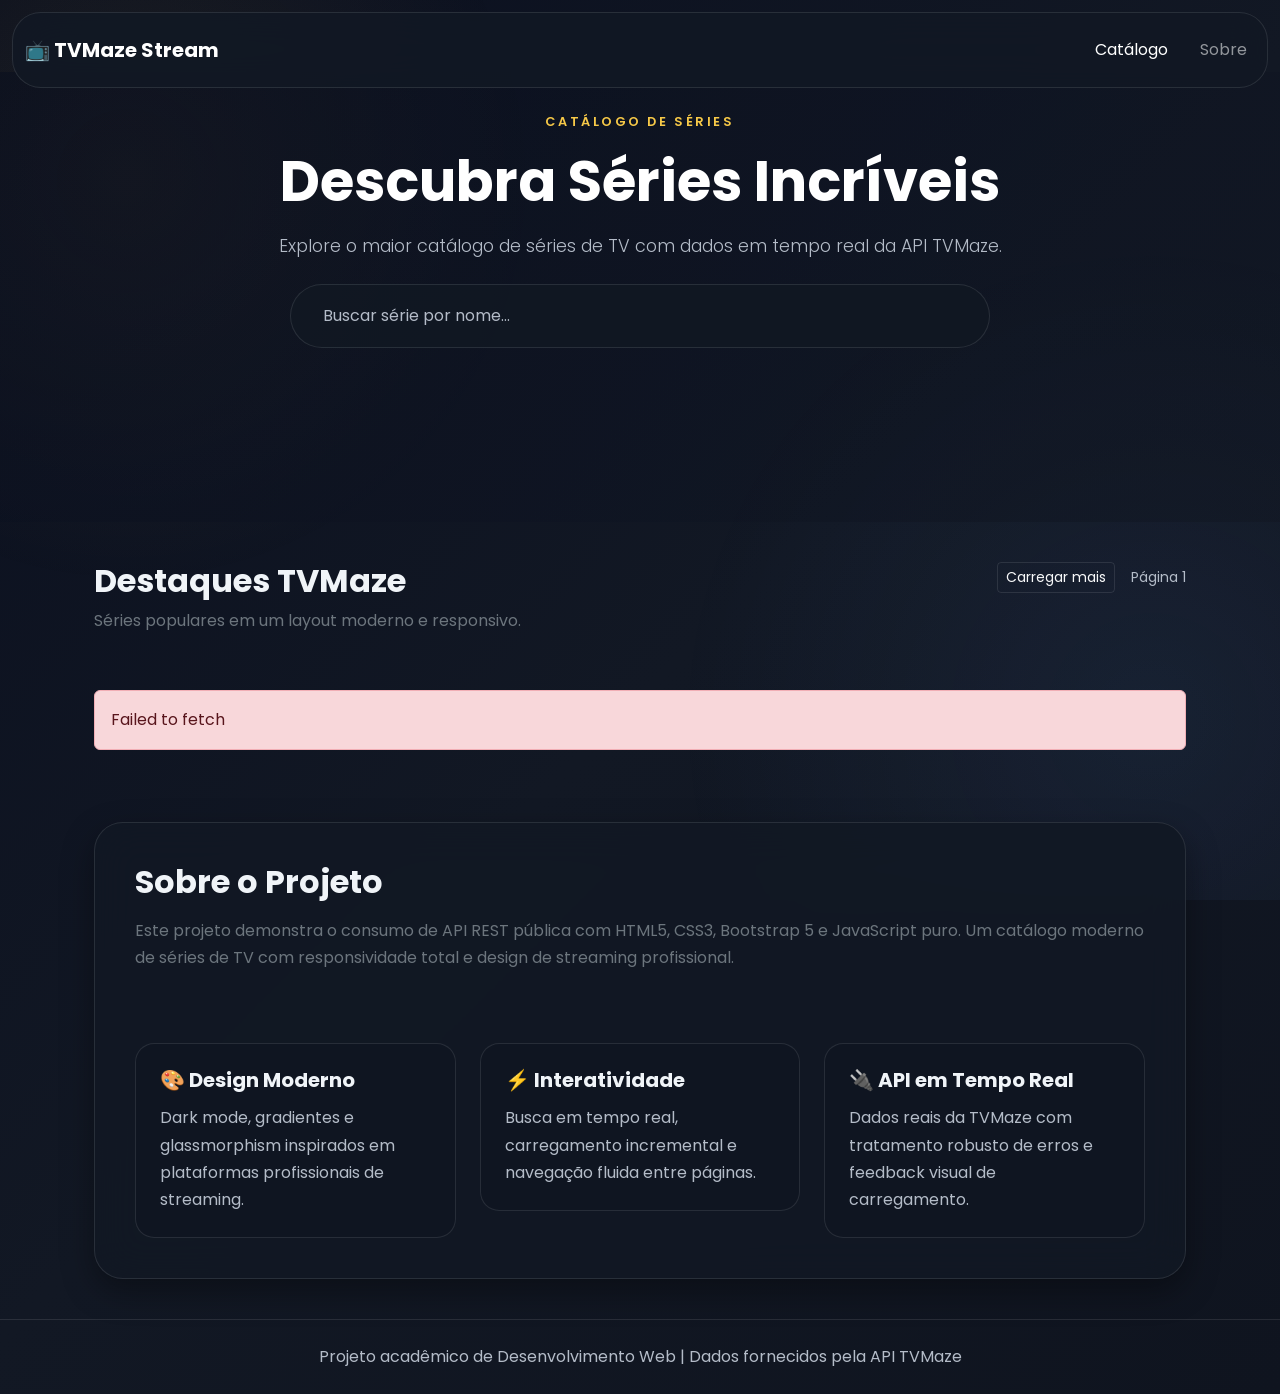
==== index.html @ 785645a1 "refactor: improve visual harmony, alignment and structure across all pages" ====
<!DOCTYPE html>
<html lang="pt-BR">
<head>
  <meta charset="UTF-8" />
  <meta name="viewport" content="width=device-width, initial-scale=1.0" />
  <title>Catálogo TVMaze | Séries</title>
  <link rel="preconnect" href="https://fonts.googleapis.com" />
  <link rel="preconnect" href="https://fonts.gstatic.com" crossorigin />
  <link href="https://fonts.googleapis.com/css2?family=Poppins:wght@300;400;500;600;700&display=swap" rel="stylesheet" />
  <link href="https://cdnjs.cloudflare.com/ajax/libs/bootstrap/5.3.2/css/bootstrap.min.css" rel="stylesheet" integrity="sha512-R2WJ7Bxrj0ff/4A+4YQl0rJ3iMlfRfbkQWQLDgB7I7eXvM0c8ZJGr9msB0FhQUnh3OZloNcEpanhM2ikf4Y/4g==" crossorigin="anonymous" referrerpolicy="no-referrer" />
  <link rel="stylesheet" href="css/style.css" />
</head>
<body class="bg-dark text-light">
  <header class="navbar navbar-expand-lg navbar-dark fixed-top py-3 glass-navbar" style="margin: 0.75rem;">
    <div class="container-fluid">
      <a class="navbar-brand fw-bold" href="index.html">📺 TVMaze Stream</a>
      <button class="navbar-toggler border-0" type="button" data-bs-toggle="collapse" data-bs-target="#navMenu" aria-controls="navMenu" aria-expanded="false" aria-label="Toggle navigation">
        <span class="navbar-toggler-icon"></span>
      </button>
      <div class="collapse navbar-collapse" id="navMenu">
        <ul class="navbar-nav ms-auto">
          <li class="nav-item me-3">
            <a class="nav-link active" aria-current="page" href="#catalogo">Catálogo</a>
          </li>
          <li class="nav-item">
            <a class="nav-link" href="#sobre">Sobre</a>
          </li>
        </ul>
      </div>
    </div>
  </header>

  <main class="pt-5">
    <section class="hero-section text-center text-white overflow-hidden">
      <div class="container">
        <p class="eyebrow">Catálogo de Séries</p>
        <h1 class="fw-bold mb-3">Descubra Séries Incríveis</h1>
        <p class="lead mb-4">Explore o maior catálogo de séries de TV com dados em tempo real da API TVMaze.</p>
        <div class="search-bar mx-auto">
          <input id="searchInput" type="search" class="form-control form-control-lg" placeholder="Buscar série por nome..." aria-label="Buscar séries" />
        </div>
      </div>
    </section>

    <section class="container" id="catalogo">
      <div class="d-flex flex-column flex-md-row align-items-start align-md-center justify-content-between mb-5 pb-2">
        <div class="mb-4 mb-md-0">
          <h2 class="section-title mb-2">Destaques TVMaze</h2>
          <p class="text-secondary mb-0">Séries populares em um layout moderno e responsivo.</p>
        </div>
        <div class="d-flex align-items-center gap-3">
          <button id="loadMoreBtn" class="btn btn-outline-light btn-sm">Carregar mais</button>
          <span id="pageInfo" class="small"></span>
        </div>
      </div>

      <div id="loadingState" class="text-center py-5">
        <div class="spinner-border text-warning mb-3" role="status">
          <span class="visually-hidden">Carregando...</span>
        </div>
        <p class="text-secondary">Buscando séries do TVMaze...</p>
      </div>

      <div id="errorMessage" class="alert alert-danger d-none" role="alert"></div>

      <div id="seriesGrid" class="row g-4"></div>
    </section>

    <section class="container" id="sobre">
      <div class="glass-panel">
        <h3 class="section-title mb-3">Sobre o Projeto</h3>
        <p class="text-secondary mb-4">Este projeto demonstra o consumo de API REST pública com HTML5, CSS3, Bootstrap 5 e JavaScript puro. Um catálogo moderno de séries de TV com responsividade total e design de streaming profissional.</p>
        <div class="row g-4 mt-5">
          <div class="col-md-4">
            <div class="info-card">
              <h5>🎨 Design Moderno</h5>
              <p class="mb-0">Dark mode, gradientes e glassmorphism inspirados em plataformas profissionais de streaming.</p>
            </div>
          </div>
          <div class="col-md-4">
            <div class="info-card">
              <h5>⚡ Interatividade</h5>
              <p class="mb-0">Busca em tempo real, carregamento incremental e navegação fluida entre páginas.</p>
            </div>
          </div>
          <div class="col-md-4">
            <div class="info-card">
              <h5>🔌 API em Tempo Real</h5>
              <p class="mb-0">Dados reais da TVMaze com tratamento robusto de erros e feedback visual de carregamento.</p>
            </div>
          </div>
        </div>
      </div>
    </section>
  </main>

  <footer class="py-4 text-center">
    <div class="container">
      <p class="mb-0">Projeto acadêmico de Desenvolvimento Web | Dados fornecidos pela API TVMaze</p>
    </div>
  </footer>

  <script src="https://cdnjs.cloudflare.com/ajax/libs/bootstrap/5.3.2/js/bootstrap.bundle.min.js" integrity="sha512-kQX7f6bQE98hs3c4hED2lXpip0MVmXK4KSeip1nW5MdK4J2+yn4/k1H1XCIwK9S9MjF5Z4pDNCb7KjN9dfNBfA==" crossorigin="anonymous" referrerpolicy="no-referrer"></script>
  <script src="js/script.js"></script>
</body>
</html>
---- css/style.css ----
:root {
  --bg-dark: #0a0f1f;
  --bg-light: #121824;
  --surface: rgba(18, 24, 36, 0.88);
  --surface-strong: rgba(16, 22, 34, 0.98);
  --text-primary: #f0f4f8;
  --text-secondary: #b4bcc8;
  --accent: #f7c948;
  --accent-hover: #ffd966;
  --accent-soft: rgba(247, 201, 72, 0.15);
  --border: rgba(255, 255, 255, 0.1);
  --shadow-sm: 0 4px 12px rgba(0, 0, 0, 0.25);
  --shadow-md: 0 12px 32px rgba(0, 0, 0, 0.35);
  --shadow-lg: 0 20px 48px rgba(0, 0, 0, 0.45);
  --radius-sm: 0.75rem;
  --radius-md: 1.2rem;
  --radius-lg: 1.8rem;
  --spacing-xs: 0.5rem;
  --spacing-sm: 1rem;
  --spacing-md: 1.5rem;
  --spacing-lg: 2.5rem;
}

* {
  box-sizing: border-box;
}

html {
  scroll-behavior: smooth;
}

body {
  font-family: 'Poppins', sans-serif;
  background: linear-gradient(135deg, #0a0f1f 0%, #121824 50%, #0f141f 100%);
  color: var(--text-primary);
  min-height: 100vh;
  line-height: 1.6;
}

body::before {
  content: '';
  position: fixed;
  inset: 0;
  background: radial-gradient(circle at 10% 20%, rgba(247, 201, 72, 0.08), transparent 30%),
    radial-gradient(circle at 90% 80%, rgba(111, 168, 255, 0.08), transparent 35%);
  pointer-events: none;
  z-index: -1;
}

img {
  max-width: 100%;
}

.glass-navbar,
.glass-panel,
.detail-banner {
  background: var(--surface);
  backdrop-filter: blur(20px);
  border: 1px solid var(--border);
}

.glass-navbar {
  border-radius: var(--radius-lg);
  margin: 0.75rem 0;
}

.hero-section {
  position: relative;
  overflow: hidden;
  min-height: 50vh;
  padding: var(--spacing-lg) 0;
  margin-top: var(--spacing-md);
}

.hero-section::after {
  content: '';
  position: absolute;
  inset: 0;
  background: linear-gradient(135deg, rgba(10, 15, 31, 0.6), rgba(18, 24, 36, 0.6));
  pointer-events: none;
}

.hero-section .container {
  position: relative;
  z-index: 2;
}

.eyebrow {
  color: var(--accent);
  letter-spacing: 0.2em;
  text-transform: uppercase;
  font-size: 0.8rem;
  font-weight: 600;
  margin-bottom: var(--spacing-sm);
}

.hero-section h1 {
  font-size: clamp(2rem, 5vw, 3.5rem);
  font-weight: 700;
  line-height: 1.2;
  margin-bottom: var(--spacing-md);
}

.hero-section p.lead {
  font-size: 1.1rem;
  color: var(--text-secondary);
}

.search-bar {
  max-width: 700px;
}

.search-bar input {
  border-radius: 100px;
  border: 1.5px solid var(--border);
  background: var(--surface);
  color: var(--text-primary);
  padding: 1.2rem 2rem;
  font-size: 1rem;
  transition: all 0.3s ease;
}

.search-bar input::placeholder {
  color: var(--text-secondary);
}

.search-bar input:focus {
  background: rgba(255, 255, 255, 0.12);
  border-color: var(--accent);
  box-shadow: 0 0 0 3px var(--accent-soft);
}

.section-title {
  font-size: clamp(1.75rem, 2.5vw, 2.5rem);
  font-weight: 700;
  color: var(--text-primary);
}

.container {
  padding-left: var(--spacing-md);
  padding-right: var(--spacing-md);
}

main > section {
  padding: var(--spacing-lg) 0;
}

.card-series {
  background: var(--surface);
  border: 1px solid var(--border);
  border-radius: var(--radius-md);
  overflow: hidden;
  transition: transform 0.35s cubic-bezier(0.4, 0, 0.2, 1),
    box-shadow 0.35s ease,
    border-color 0.35s ease;
  box-shadow: var(--shadow-md);
  display: flex;
  flex-direction: column;
  height: 100%;
}

.card-series:hover {
  transform: translateY(-12px);
  border-color: var(--accent);
  box-shadow: var(--shadow-lg);
}

.card-series img {
  object-fit: cover;
  width: 100%;
  aspect-ratio: 3/4;
  display: block;
}

.card-body {
  padding: var(--spacing-md);
  display: flex;
  flex-direction: column;
  flex-grow: 1;
}

.card-title {
  font-size: 1.15rem;
  font-weight: 600;
  margin-bottom: 0.5rem;
  color: var(--text-primary);
  line-height: 1.3;
}

.card-text {
  color: var(--text-secondary);
  font-size: 0.95rem;
  margin-bottom: var(--spacing-sm);
  flex-grow: 1;
}

.badge-genre {
  background: rgba(255, 255, 255, 0.08);
  color: var(--text-primary);
  padding: 0.35rem 0.75rem;
  border-radius: var(--radius-sm);
}

.btn-detail {
  border-radius: 100px;
  padding: 0.7rem 1.8rem;
  font-weight: 600;
  font-size: 0.95rem;
  transition: all 0.3s ease;
  margin-top: auto;
}

.btn-detail:hover {
  transform: scale(1.05);
}

.btn-warning {
  background-color: var(--accent);
  color: #000;
  border: none;
}

.btn-warning:hover {
  background-color: var(--accent-hover);
}

.btn-outline-light {
  border: 1.5px solid var(--border);
}

.btn-outline-light:hover {
  background-color: var(--accent-soft);
  color: var(--accent);
  border-color: var(--accent);
}

.glass-panel {
  border-radius: var(--radius-lg);
  box-shadow: var(--shadow-md);
  padding: var(--spacing-lg);
}

.glass-panel h2,
.glass-panel h3 {
  font-weight: 700;
  margin-bottom: var(--spacing-md);
  color: var(--text-primary);
}

.glass-panel p {
  color: var(--text-secondary);
  line-height: 1.7;
}

.info-card {
  background: var(--surface-strong);
  border: 1px solid var(--border);
  border-radius: var(--radius-md);
  padding: var(--spacing-md);
  transition: all 0.3s ease;
}

.info-card:hover {
  border-color: var(--accent-soft);
  background: rgba(247, 201, 72, 0.05);
}

.info-card h5 {
  font-weight: 700;
  color: var(--text-primary);
  margin-bottom: 0.75rem;
}

.detail-banner {
  position: relative;
  border-radius: var(--radius-lg);
  margin-bottom: var(--spacing-lg);
}

.detail-banner img {
  min-height: 350px;
  object-fit: cover;
  width: 100%;
  display: block;
  border-radius: var(--radius-lg);
}

.detail-overlay {
  position: absolute;
  bottom: 0;
  left: 0;
  width: 100%;
  padding: var(--spacing-lg);
  background: linear-gradient(0deg, rgba(10, 15, 31, 0.98) 0%, transparent 60%);
  border-radius: 0 0 var(--radius-lg) var(--radius-lg);
}

.detail-overlay h1,
.detail-overlay p {
  color: var(--text-primary);
}

.detail-overlay h1 {
  font-size: clamp(1.8rem, 4vw, 3rem);
  font-weight: 700;
  margin-bottom: 0.75rem;
}

.list-unstyled li {
  margin-bottom: var(--spacing-md);
  color: var(--text-secondary);
}

.list-unstyled li strong {
  color: var(--text-primary);
}

a {
  color: var(--accent);
  text-decoration: none;
  transition: color 0.3s ease;
}

a:hover {
  color: var(--accent-hover);
}

footer {
  position: relative;
  z-index: 1;
  border-top: 1px solid var(--border);
  padding: var(--spacing-lg) 0;
  color: var(--text-secondary);
  text-align: center;
}

#pageInfo {
  color: var(--text-secondary);
}

@media (max-width: 768px) {
  .hero-section {
    min-height: 45vh;
    padding: var(--spacing-md) 0;
  }

  .detail-overlay {
    padding: var(--spacing-md);
  }

  .glass-panel {
    padding: var(--spacing-md);
  }

  main > section {
    padding: var(--spacing-md) 0;
  }

  .card-series img {
    aspect-ratio: 3/4;
  }
}

@media (max-width: 576px) {
  :root {
    --spacing-md: 1rem;
    --spacing-lg: 1.5rem;
  }

  .glass-navbar {
    border-radius: var(--radius-md);
    margin: 0.5rem 0;
  }

  .section-title {
    font-size: 1.5rem;
  }

  .hero-section h1 {
    font-size: 1.75rem;
  }

  .detail-overlay h1 {
    font-size: 1.5rem;
  }

  .card-body {
    padding: var(--spacing-sm);
  }
}
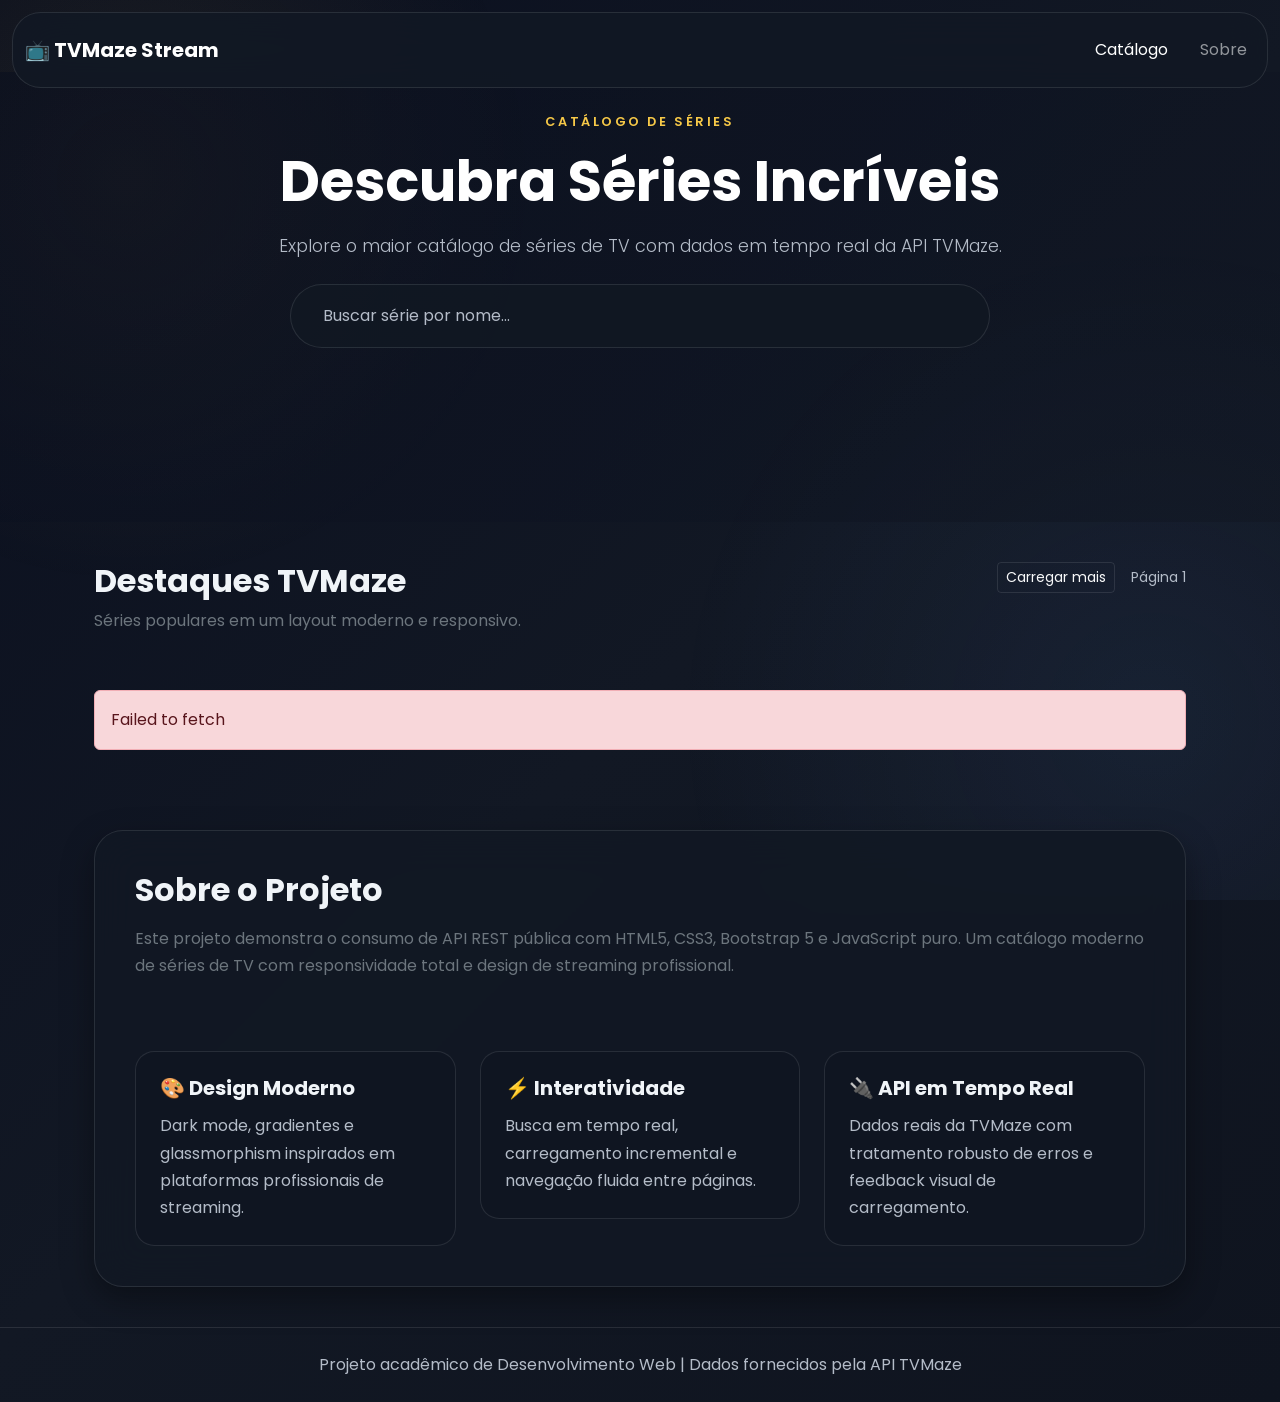
==== commit e19b8cba: "style: compact image sizes to Netflix-style layout with 6 columns on desktop" ====
--- a/index.html
+++ b/index.html
@@ -63,7 +63,7 @@
 
       <div id="errorMessage" class="alert alert-danger d-none" role="alert"></div>
 
-      <div id="seriesGrid" class="row g-4"></div>
+      <div id="seriesGrid" class="row g-3"></div>
     </section>
 
     <section class="container" id="sobre">
--- a/css/style.css
+++ b/css/style.css
@@ -168,30 +168,37 @@
 .card-series img {
   object-fit: cover;
   width: 100%;
-  aspect-ratio: 3/4;
+  aspect-ratio: 2/3;
   display: block;
 }
 
 .card-body {
-  padding: var(--spacing-md);
+  padding: 0.9rem;
   display: flex;
   flex-direction: column;
   flex-grow: 1;
 }
 
 .card-title {
-  font-size: 1.15rem;
+  font-size: 0.95rem;
   font-weight: 600;
-  margin-bottom: 0.5rem;
-  color: var(--text-primary);
-  line-height: 1.3;
+  margin-bottom: 0.35rem;
+  color: var(--text-primary);
+  line-height: 1.2;
+  overflow: hidden;
+  text-overflow: ellipsis;
+  white-space: nowrap;
 }
 
 .card-text {
   color: var(--text-secondary);
-  font-size: 0.95rem;
-  margin-bottom: var(--spacing-sm);
+  font-size: 0.8rem;
+  margin-bottom: 0.6rem;
   flex-grow: 1;
+  display: -webkit-box;
+  -webkit-line-clamp: 1;
+  -webkit-box-orient: vertical;
+  overflow: hidden;
 }
 
 .badge-genre {
@@ -203,9 +210,9 @@
 
 .btn-detail {
   border-radius: 100px;
-  padding: 0.7rem 1.8rem;
+  padding: 0.5rem 1.2rem;
   font-weight: 600;
-  font-size: 0.95rem;
+  font-size: 0.8rem;
   transition: all 0.3s ease;
   margin-top: auto;
 }
@@ -338,6 +345,25 @@
   color: var(--text-secondary);
 }
 
+/* Custom grid columns for Netflix-style layout */
+.col-lg-2_4 {
+  --bs-gutter-x: 0.75rem;
+  flex: 0 0 auto;
+  width: calc(16.666667% + 0.19rem);
+}
+
+@media (max-width: 992px) {
+  .col-lg-2_4 {
+    width: calc(20% + 0.15rem);
+  }
+}
+
+@media (max-width: 768px) {
+  .col-lg-2_4 {
+    width: 33.333333%;
+  }
+}
+
 @media (max-width: 768px) {
   .hero-section {
     min-height: 45vh;
@@ -355,10 +381,6 @@
   main > section {
     padding: var(--spacing-md) 0;
   }
-
-  .card-series img {
-    aspect-ratio: 3/4;
-  }
 }
 
 @media (max-width: 576px) {
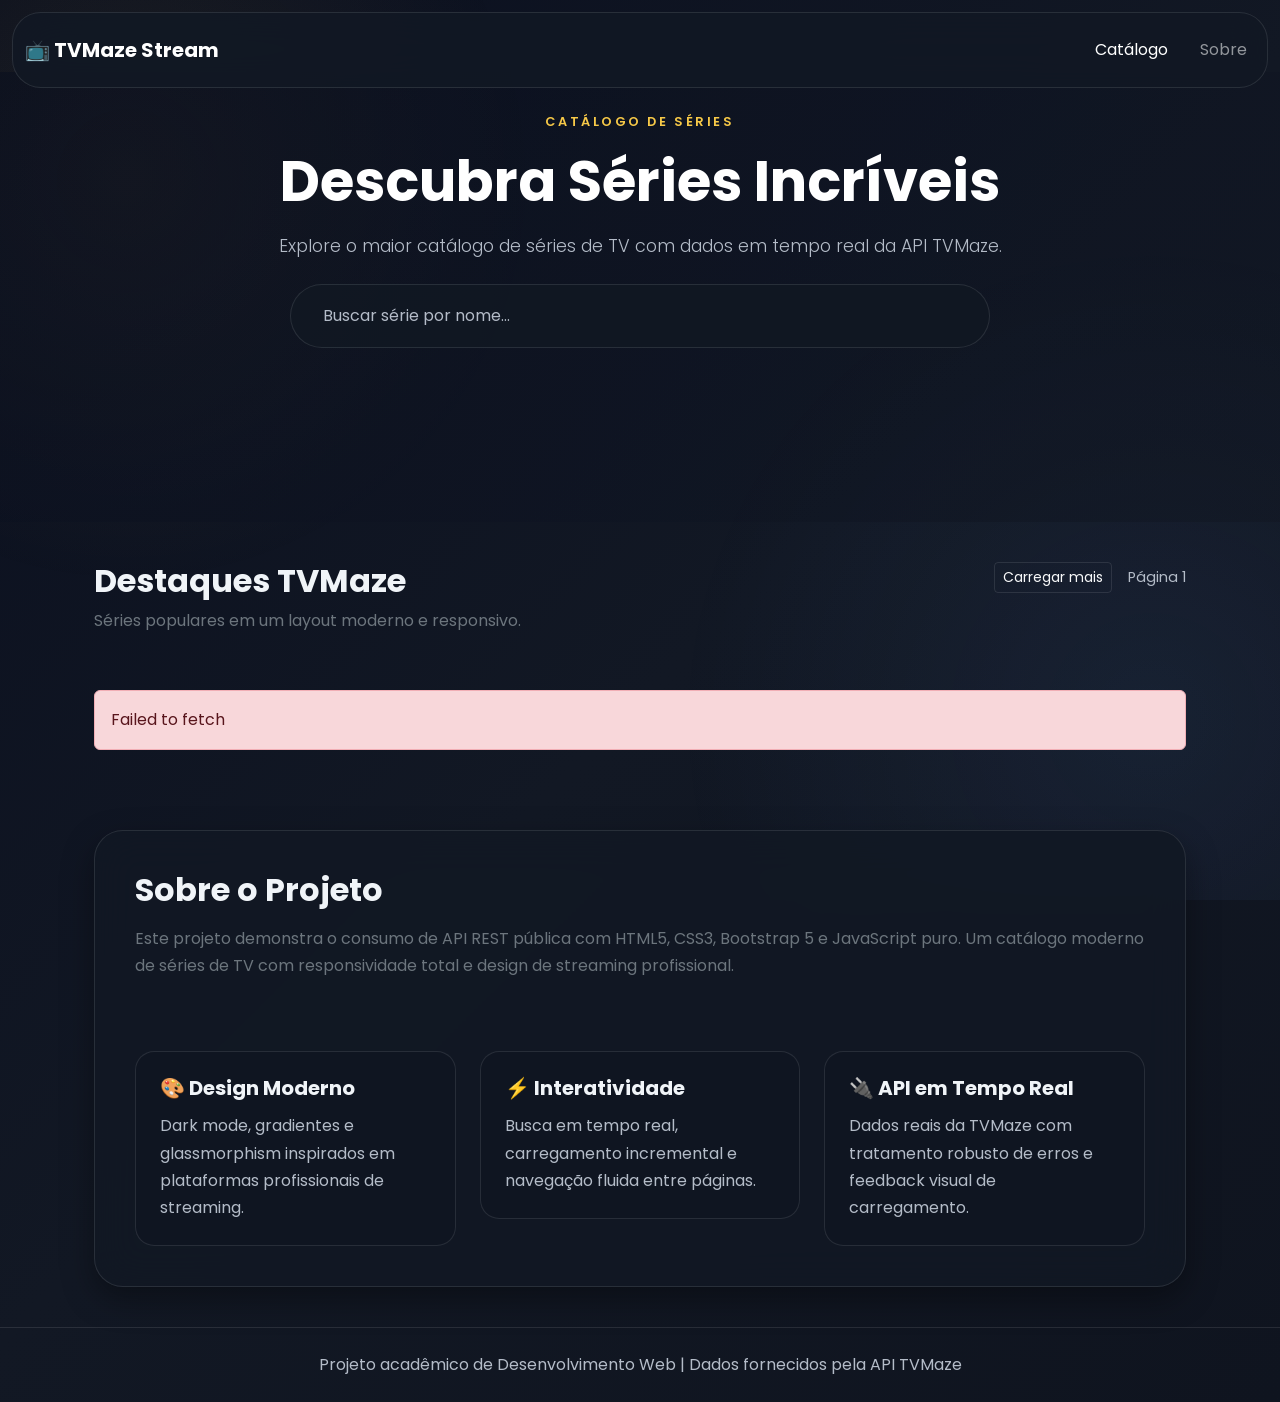
==== commit d1a3c0e7: "feat: load all available series from TVMaze API with pagination support" ====
--- a/index.html
+++ b/index.html
@@ -58,7 +58,7 @@
         <div class="spinner-border text-warning mb-3" role="status">
           <span class="visually-hidden">Carregando...</span>
         </div>
-        <p class="text-secondary">Buscando séries do TVMaze...</p>
+        <p class="text-secondary">Carregando catálogo completo de séries...</p>
       </div>
 
       <div id="errorMessage" class="alert alert-danger d-none" role="alert"></div>
--- a/css/style.css
+++ b/css/style.css
@@ -343,6 +343,8 @@
 
 #pageInfo {
   color: var(--text-secondary);
+  font-size: 0.9rem;
+  white-space: nowrap;
 }
 
 /* Custom grid columns for Netflix-style layout */
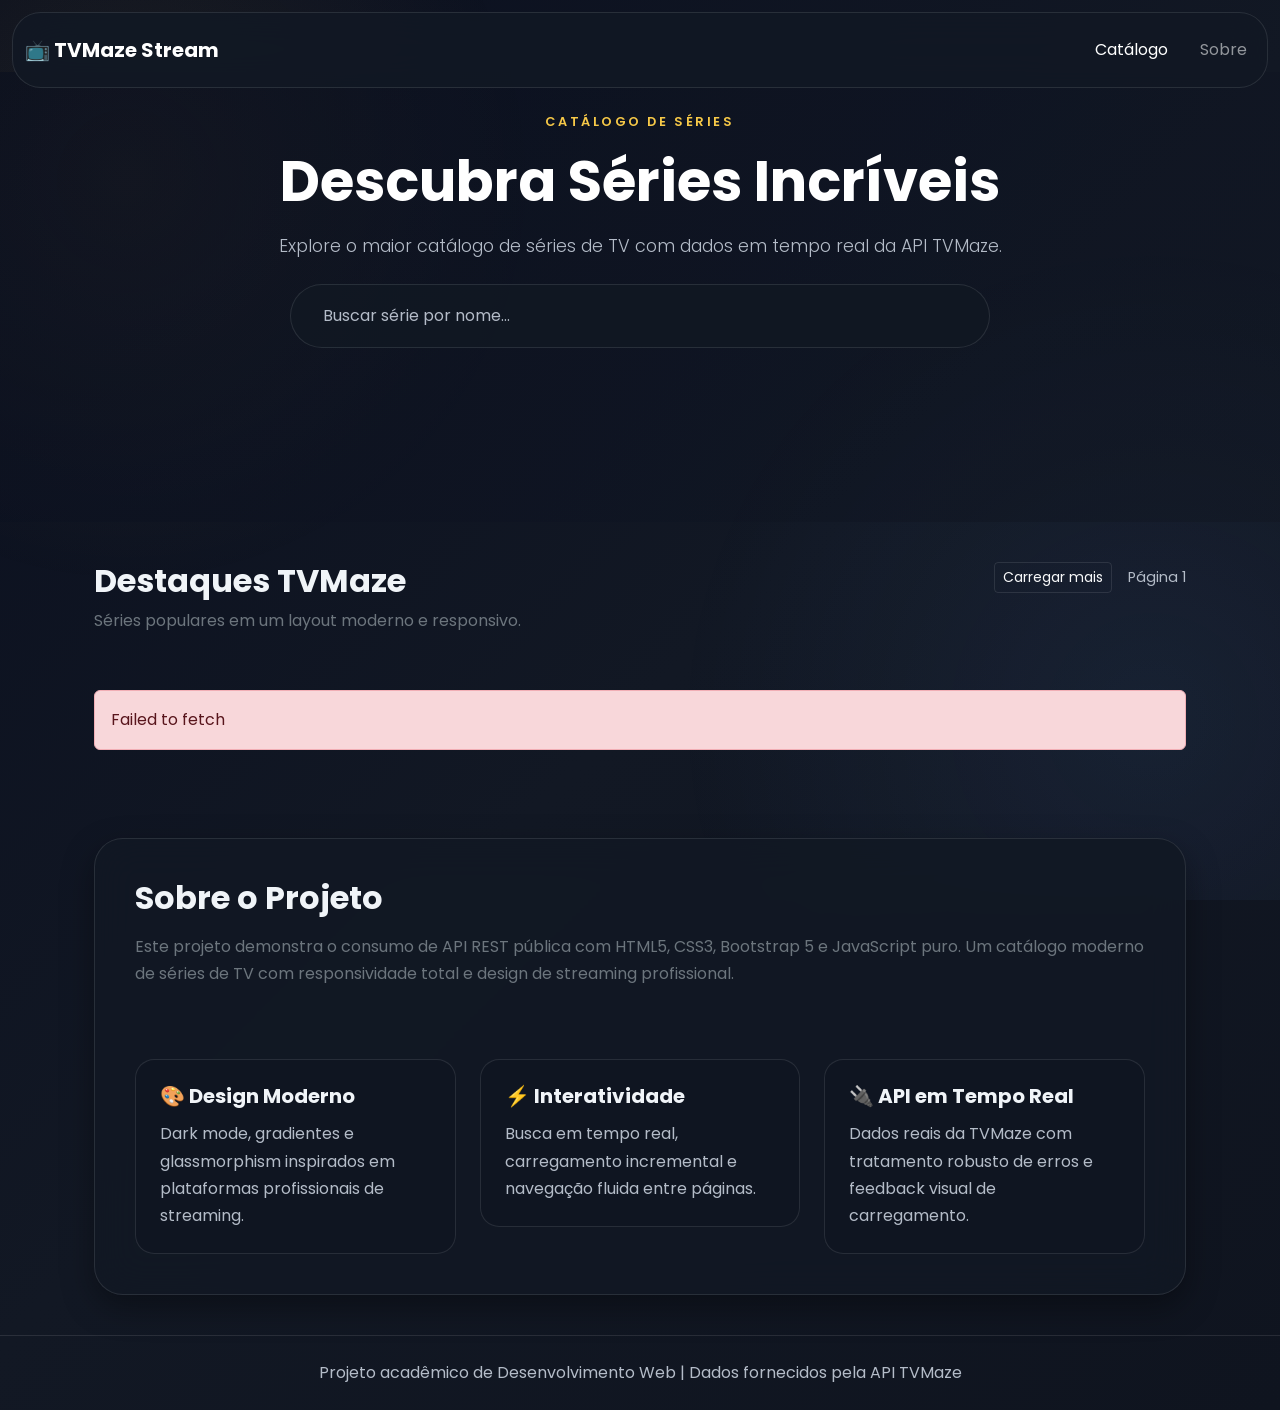
==== commit f9809bde: "style: ultra-compact horizontal layout with 6 series side by side" ====
--- a/index.html
+++ b/index.html
@@ -58,12 +58,13 @@
         <div class="spinner-border text-warning mb-3" role="status">
           <span class="visually-hidden">Carregando...</span>
         </div>
-        <p class="text-secondary">Carregando catálogo completo de séries...</p>
+        <p class="text-secondary">Carregando catálogo mundial de séries...</p>
+        <p class="small text-muted">Isso pode levar alguns segundos...</p>
       </div>
 
       <div id="errorMessage" class="alert alert-danger d-none" role="alert"></div>
 
-      <div id="seriesGrid" class="row g-3"></div>
+      <div id="seriesGrid" class="row g-2"></div>
     </section>
 
     <section class="container" id="sobre">
--- a/css/style.css
+++ b/css/style.css
@@ -157,6 +157,7 @@
   display: flex;
   flex-direction: column;
   height: 100%;
+  min-height: 240px;
 }
 
 .card-series:hover {
@@ -168,23 +169,25 @@
 .card-series img {
   object-fit: cover;
   width: 100%;
-  aspect-ratio: 2/3;
+  aspect-ratio: 16/9;
   display: block;
+  height: auto;
+  min-height: 120px;
 }
 
 .card-body {
-  padding: 0.9rem;
+  padding: 0.6rem;
   display: flex;
   flex-direction: column;
   flex-grow: 1;
 }
 
 .card-title {
-  font-size: 0.95rem;
+  font-size: 0.85rem;
   font-weight: 600;
-  margin-bottom: 0.35rem;
-  color: var(--text-primary);
-  line-height: 1.2;
+  margin-bottom: 0.2rem;
+  color: var(--text-primary);
+  line-height: 1.1;
   overflow: hidden;
   text-overflow: ellipsis;
   white-space: nowrap;
@@ -192,8 +195,8 @@
 
 .card-text {
   color: var(--text-secondary);
-  font-size: 0.8rem;
-  margin-bottom: 0.6rem;
+  font-size: 0.7rem;
+  margin-bottom: 0.3rem;
   flex-grow: 1;
   display: -webkit-box;
   -webkit-line-clamp: 1;
@@ -210,9 +213,9 @@
 
 .btn-detail {
   border-radius: 100px;
-  padding: 0.5rem 1.2rem;
+  padding: 0.35rem 0.8rem;
   font-weight: 600;
-  font-size: 0.8rem;
+  font-size: 0.7rem;
   transition: all 0.3s ease;
   margin-top: auto;
 }
@@ -347,22 +350,27 @@
   white-space: nowrap;
 }
 
-/* Custom grid columns for Netflix-style layout */
 .col-lg-2_4 {
-  --bs-gutter-x: 0.75rem;
+  --bs-gutter-x: 0.5rem;
   flex: 0 0 auto;
-  width: calc(16.666667% + 0.19rem);
+  width: calc(16.666667% - 0.42rem);
 }
 
 @media (max-width: 992px) {
   .col-lg-2_4 {
-    width: calc(20% + 0.15rem);
+    width: calc(20% - 0.4rem);
   }
 }
 
 @media (max-width: 768px) {
   .col-lg-2_4 {
-    width: 33.333333%;
+    width: calc(25% - 0.38rem);
+  }
+}
+
+@media (max-width: 576px) {
+  .col-lg-2_4 {
+    width: calc(33.333333% - 0.35rem);
   }
 }
 
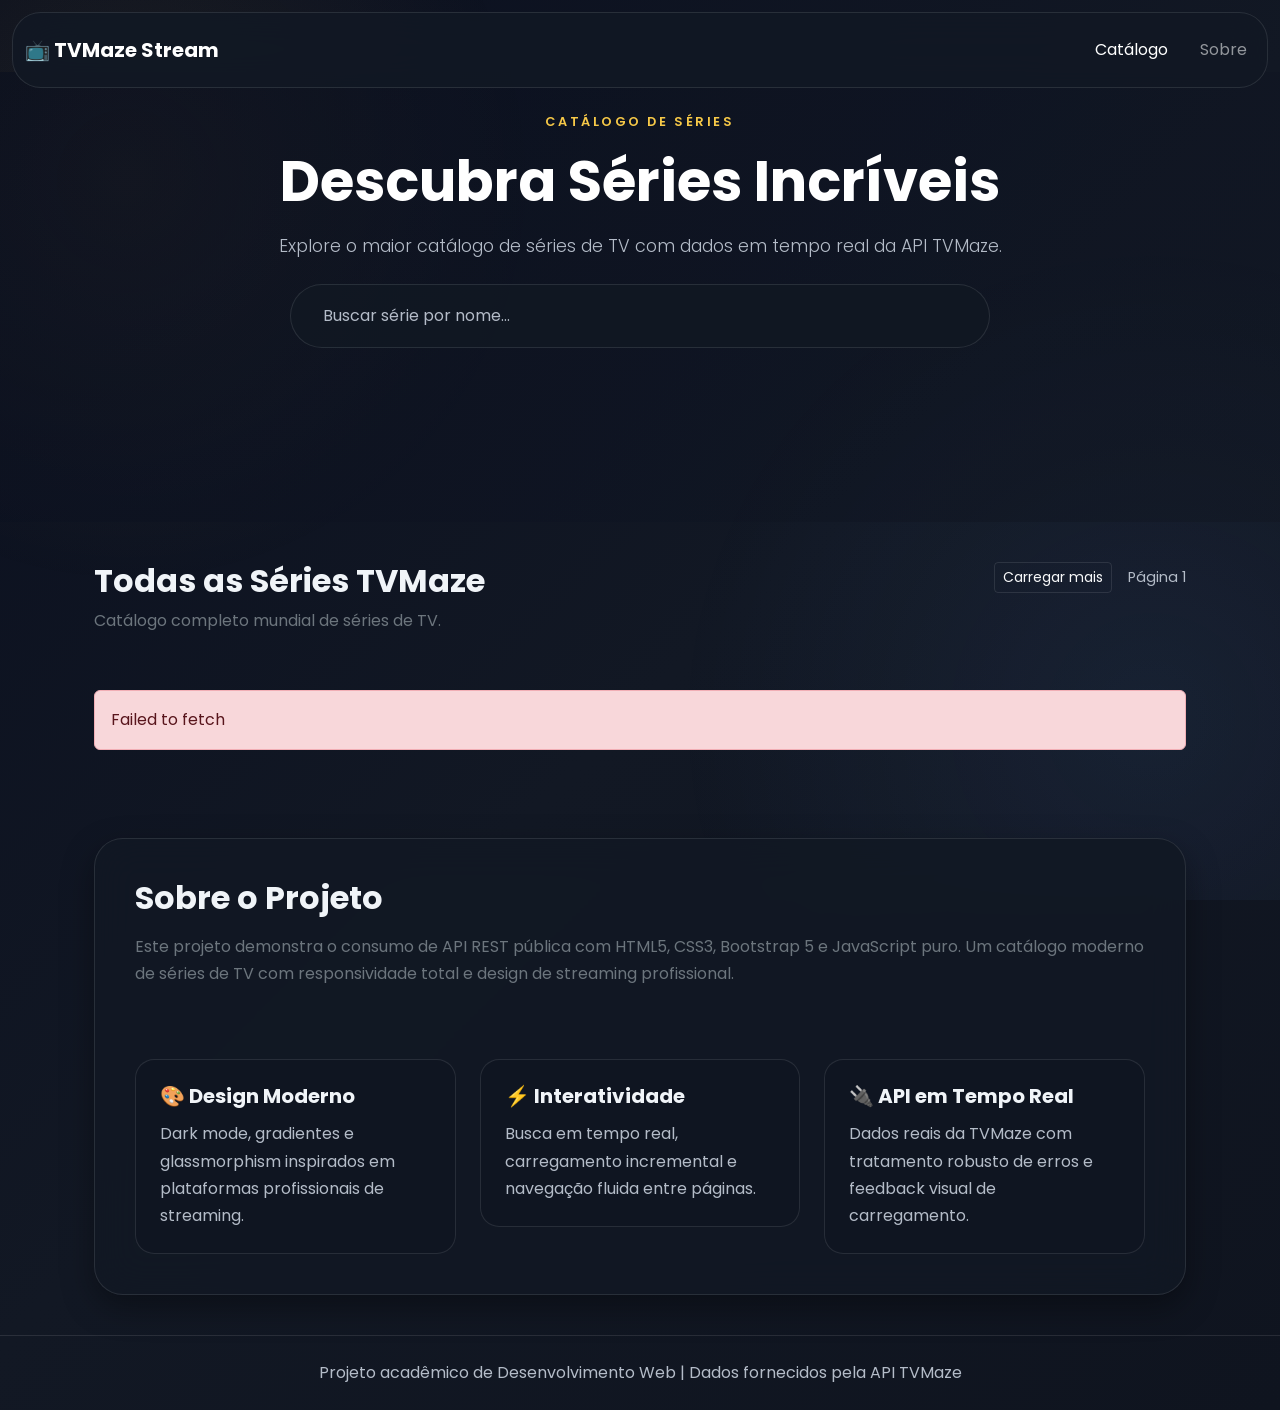
==== commit 6c86c5ed: "feat: load ALL available series from TVMaze with continuous pagination" ====
--- a/index.html
+++ b/index.html
@@ -45,8 +45,8 @@
     <section class="container" id="catalogo">
       <div class="d-flex flex-column flex-md-row align-items-start align-md-center justify-content-between mb-5 pb-2">
         <div class="mb-4 mb-md-0">
-          <h2 class="section-title mb-2">Destaques TVMaze</h2>
-          <p class="text-secondary mb-0">Séries populares em um layout moderno e responsivo.</p>
+          <h2 class="section-title mb-2">Todas as Séries TVMaze</h2>
+          <p class="text-secondary mb-0">Catálogo completo mundial de séries de TV.</p>
         </div>
         <div class="d-flex align-items-center gap-3">
           <button id="loadMoreBtn" class="btn btn-outline-light btn-sm">Carregar mais</button>
@@ -58,8 +58,8 @@
         <div class="spinner-border text-warning mb-3" role="status">
           <span class="visually-hidden">Carregando...</span>
         </div>
-        <p class="text-secondary">Carregando catálogo mundial de séries...</p>
-        <p class="small text-muted">Isso pode levar alguns segundos...</p>
+        <p class="text-secondary">Carregando todas as séries disponíveis...</p>
+        <p class="small text-muted">Conectando ao catálogo global (pode levar até 1 minuto)...</p>
       </div>
 
       <div id="errorMessage" class="alert alert-danger d-none" role="alert"></div>
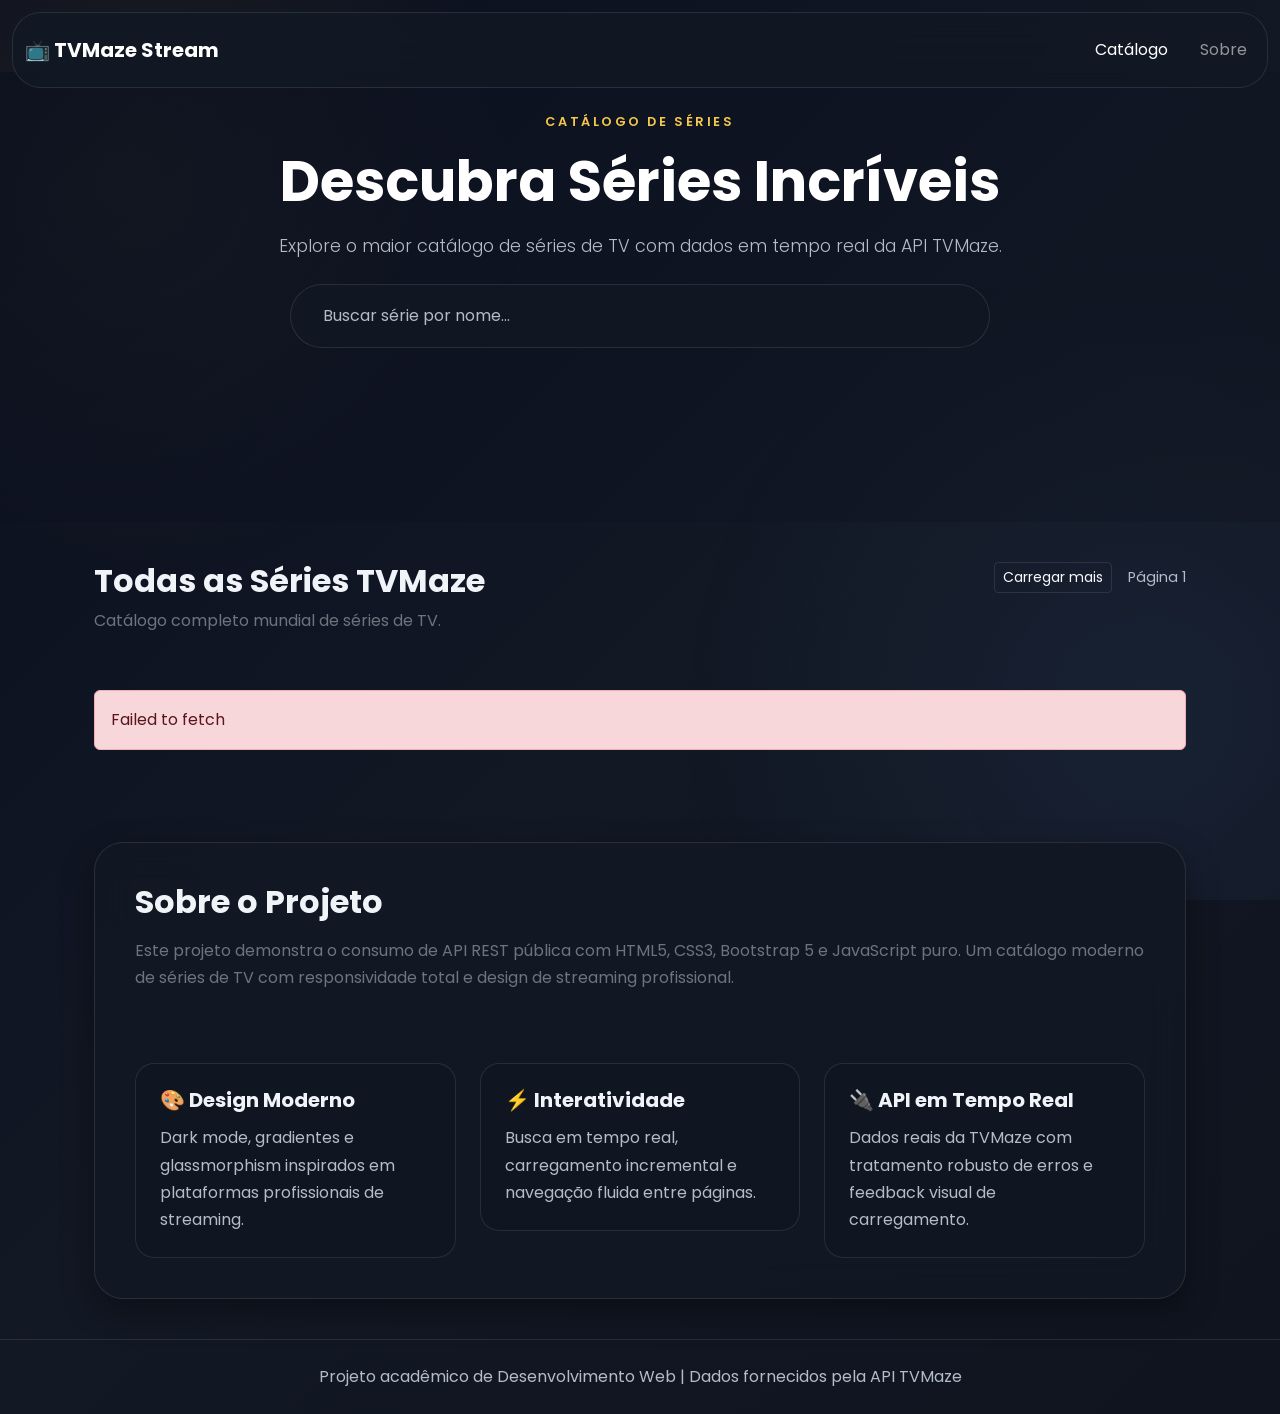
==== commit f56f4357: "style: super compact layout with 10 series side by side" ====
--- a/index.html
+++ b/index.html
@@ -64,7 +64,7 @@
 
       <div id="errorMessage" class="alert alert-danger d-none" role="alert"></div>
 
-      <div id="seriesGrid" class="row g-2"></div>
+      <div id="seriesGrid" class="row g-1"></div>
     </section>
 
     <section class="container" id="sobre">
--- a/css/style.css
+++ b/css/style.css
@@ -157,7 +157,7 @@
   display: flex;
   flex-direction: column;
   height: 100%;
-  min-height: 240px;
+  min-height: 200px;
 }
 
 .card-series:hover {
@@ -172,22 +172,22 @@
   aspect-ratio: 16/9;
   display: block;
   height: auto;
-  min-height: 120px;
+  min-height: 90px;
 }
 
 .card-body {
-  padding: 0.6rem;
+  padding: 0.4rem;
   display: flex;
   flex-direction: column;
   flex-grow: 1;
 }
 
 .card-title {
-  font-size: 0.85rem;
+  font-size: 0.7rem;
   font-weight: 600;
-  margin-bottom: 0.2rem;
-  color: var(--text-primary);
-  line-height: 1.1;
+  margin-bottom: 0.1rem;
+  color: var(--text-primary);
+  line-height: 1;
   overflow: hidden;
   text-overflow: ellipsis;
   white-space: nowrap;
@@ -195,13 +195,10 @@
 
 .card-text {
   color: var(--text-secondary);
-  font-size: 0.7rem;
-  margin-bottom: 0.3rem;
+  font-size: 0.6rem;
+  margin-bottom: 0.2rem;
   flex-grow: 1;
-  display: -webkit-box;
-  -webkit-line-clamp: 1;
-  -webkit-box-orient: vertical;
-  overflow: hidden;
+  display: none;
 }
 
 .badge-genre {
@@ -213,9 +210,9 @@
 
 .btn-detail {
   border-radius: 100px;
-  padding: 0.35rem 0.8rem;
+  padding: 0.2rem 0.6rem;
   font-weight: 600;
-  font-size: 0.7rem;
+  font-size: 0.6rem;
   transition: all 0.3s ease;
   margin-top: auto;
 }
@@ -351,26 +348,32 @@
 }
 
 .col-lg-2_4 {
-  --bs-gutter-x: 0.5rem;
+  --bs-gutter-x: 0.3rem;
   flex: 0 0 auto;
-  width: calc(16.666667% - 0.42rem);
+  width: calc(10% - 0.27rem);
+}
+
+@media (max-width: 1400px) {
+  .col-lg-2_4 {
+    width: calc(12.5% - 0.225rem);
+  }
 }
 
 @media (max-width: 992px) {
   .col-lg-2_4 {
-    width: calc(20% - 0.4rem);
+    width: calc(16.666667% - 0.2rem);
   }
 }
 
 @media (max-width: 768px) {
   .col-lg-2_4 {
-    width: calc(25% - 0.38rem);
+    width: calc(25% - 0.23rem);
   }
 }
 
 @media (max-width: 576px) {
   .col-lg-2_4 {
-    width: calc(33.333333% - 0.35rem);
+    width: calc(33.333333% - 0.2rem);
   }
 }
 
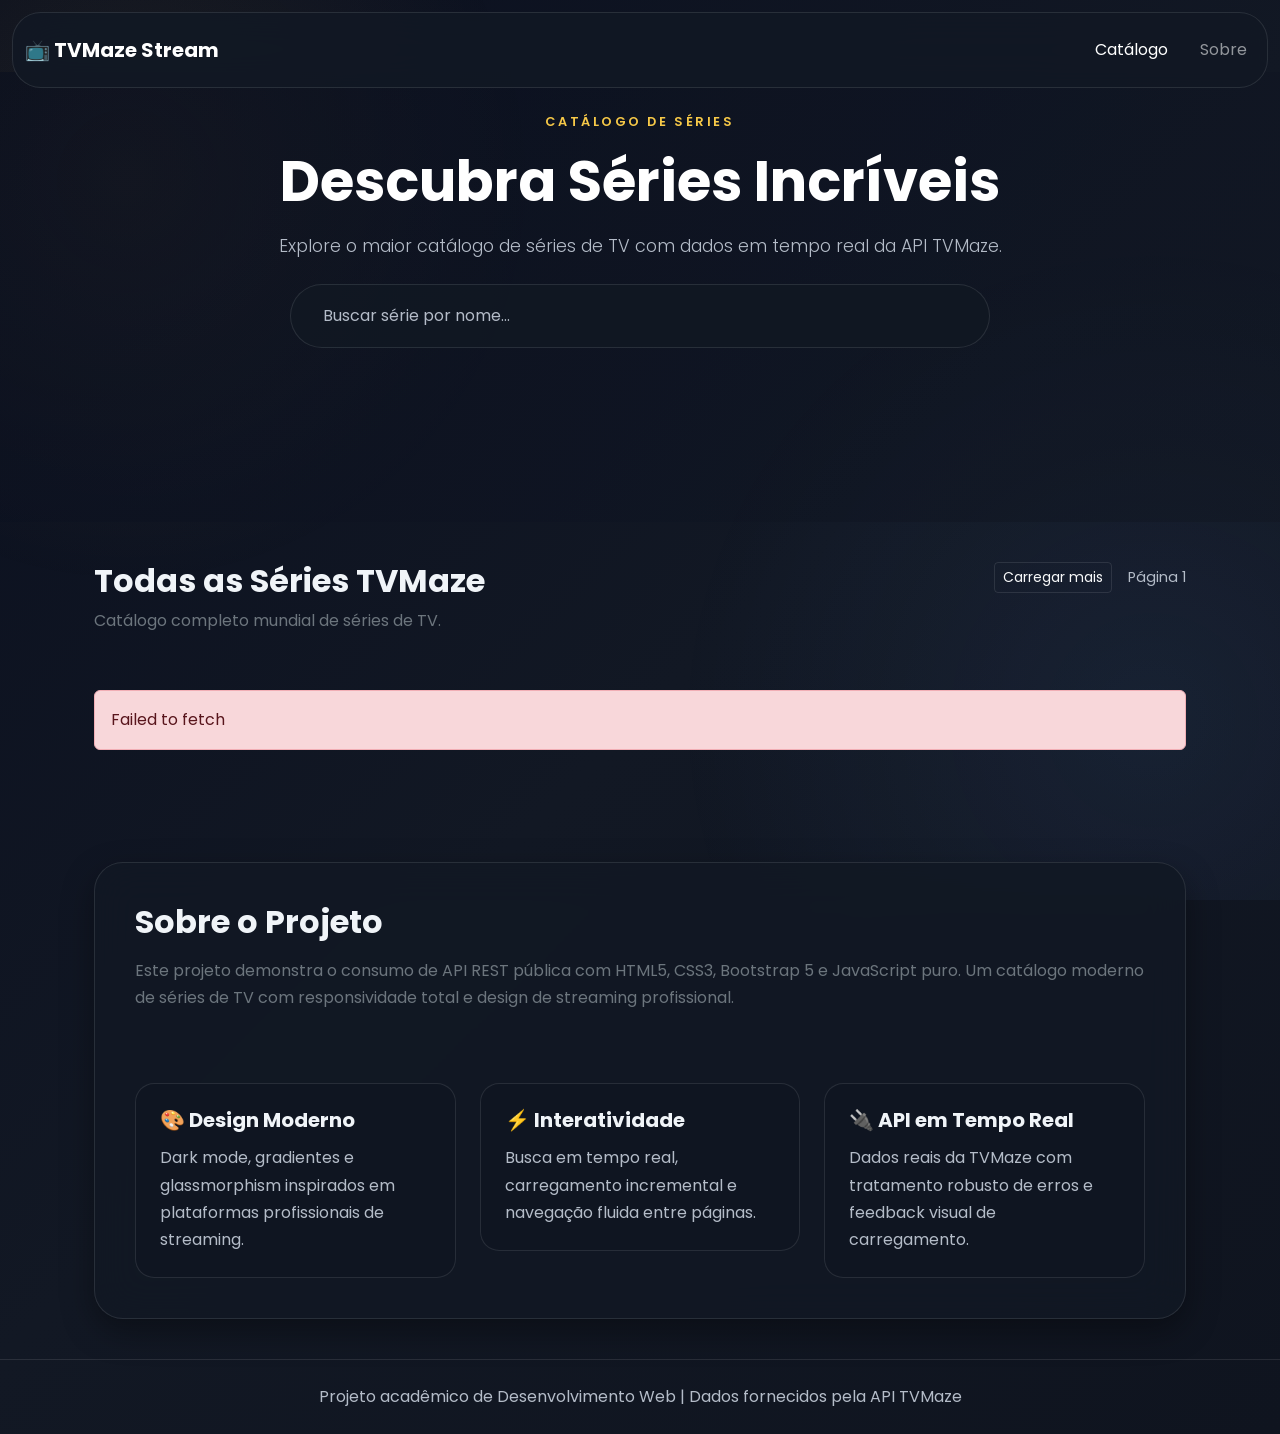
==== commit 43930da6: "style: horizontal scroll carousel layout for series" ====
--- a/index.html
+++ b/index.html
@@ -64,7 +64,7 @@
 
       <div id="errorMessage" class="alert alert-danger d-none" role="alert"></div>
 
-      <div id="seriesGrid" class="row g-1"></div>
+      <div id="seriesGrid" class=""></div>
     </section>
 
     <section class="container" id="sobre">
--- a/css/style.css
+++ b/css/style.css
@@ -145,6 +145,33 @@
   padding: var(--spacing-lg) 0;
 }
 
+#seriesGrid {
+  display: flex;
+  flex-wrap: nowrap;
+  overflow-x: auto;
+  gap: 0.5rem;
+  padding: 0.5rem 0;
+  scroll-behavior: smooth;
+}
+
+#seriesGrid::-webkit-scrollbar {
+  height: 6px;
+}
+
+#seriesGrid::-webkit-scrollbar-track {
+  background: rgba(255, 255, 255, 0.05);
+  border-radius: 10px;
+}
+
+#seriesGrid::-webkit-scrollbar-thumb {
+  background: var(--accent);
+  border-radius: 10px;
+}
+
+#seriesGrid::-webkit-scrollbar-thumb:hover {
+  background: var(--accent-hover);
+}
+
 .card-series {
   background: var(--surface);
   border: 1px solid var(--border);
@@ -157,7 +184,7 @@
   display: flex;
   flex-direction: column;
   height: 100%;
-  min-height: 200px;
+  min-height: 220px;
 }
 
 .card-series:hover {
@@ -348,32 +375,37 @@
 }
 
 .col-lg-2_4 {
-  --bs-gutter-x: 0.3rem;
+  --bs-gutter-x: 0;
   flex: 0 0 auto;
-  width: calc(10% - 0.27rem);
+  width: 200px;
+  min-width: 200px;
 }
 
 @media (max-width: 1400px) {
   .col-lg-2_4 {
-    width: calc(12.5% - 0.225rem);
+    width: 180px;
+    min-width: 180px;
   }
 }
 
 @media (max-width: 992px) {
   .col-lg-2_4 {
-    width: calc(16.666667% - 0.2rem);
+    width: 160px;
+    min-width: 160px;
   }
 }
 
 @media (max-width: 768px) {
   .col-lg-2_4 {
-    width: calc(25% - 0.23rem);
+    width: 140px;
+    min-width: 140px;
   }
 }
 
 @media (max-width: 576px) {
   .col-lg-2_4 {
-    width: calc(33.333333% - 0.2rem);
+    width: 120px;
+    min-width: 120px;
   }
 }
 
